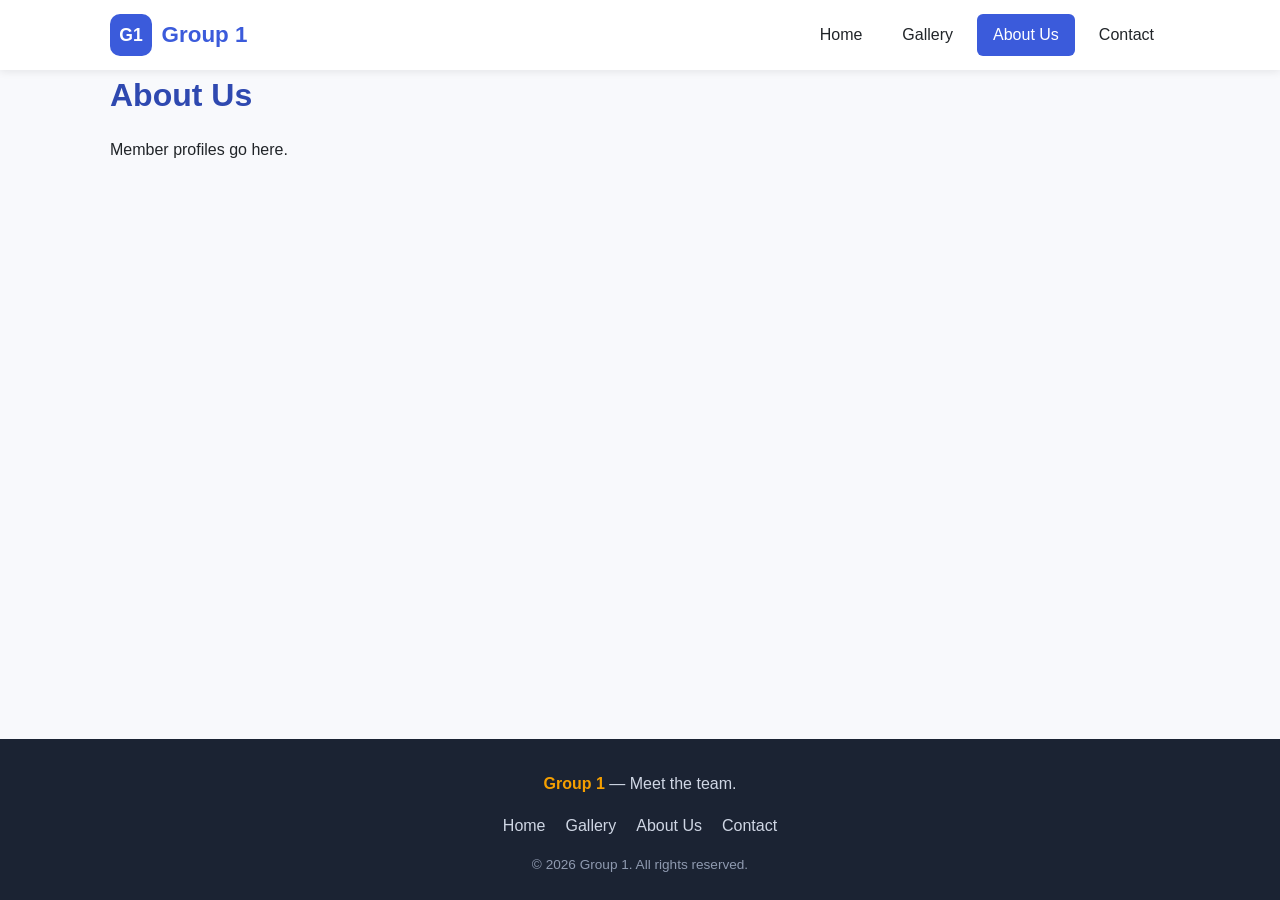
==== about.html @ 72b29309 "Initial Structure" ====
<!DOCTYPE html>
<html lang="en">
<head>
  <meta charset="UTF-8">
  <meta name="viewport" content="width=device-width, initial-scale=1.0">
  <title>About Us | Group 1</title>
  <link rel="stylesheet" href="css/style.css">
  <script src="js/layout.js"></script>
</head>
<body>
  <header id="site-header"></header>

  <main class="container">
    <h1>About Us</h1>
    <p>Member profiles go here.</p>
  </main>

  <footer id="site-footer"></footer>
</body>
</html>
---- css/style.css ----
:root {
  --primary: #3b5bdb;
  --primary-dark: #2f49b0;
  --accent: #f59f00;
  --bg: #f8f9fc;
  --text: #212529;
  --muted: #6c757d;
  --white: #fff;
  --max-width: 1100px;
}

* {
  box-sizing: border-box;
  margin: 0;
  padding: 0;
}

body {
  display: flex;
  flex-direction: column;
  min-height: 100vh;
  font-family: "Segoe UI", Tahoma, Arial, sans-serif;
  line-height: 1.6;
  color: var(--text);
  background: var(--bg);
}

a {
  color: inherit;
  text-decoration: none;
}

ul {
  list-style: none;
}

.container {
  width: 100%;
  max-width: var(--max-width);
  margin: 0 auto;
  padding: 0 1.25rem;
}

/* Header */
#site-header {
  position: sticky;
  top: 0;
  z-index: 100;
  background: var(--white);
  box-shadow: 0 2px 8px rgba(0, 0, 0, 0.08);
}

.header-inner {
  display: flex;
  align-items: center;
  justify-content: space-between;
  min-height: 70px;
}

.logo {
  display: flex;
  align-items: center;
  gap: 0.6rem;
  font-size: 1.4rem;
  font-weight: 700;
  color: var(--primary);
}

.logo-mark {
  display: grid;
  place-items: center;
  width: 42px;
  height: 42px;
  border-radius: 10px;
  background: var(--primary);
  color: var(--white);
  font-size: 1.1rem;
}

.site-nav ul {
  display: flex;
  gap: 0.5rem;
}

.site-nav a {
  display: block;
  padding: 0.5rem 1rem;
  border-radius: 6px;
  font-weight: 500;
  transition: background 0.2s, color 0.2s;
}

.site-nav a:hover {
  background: #eef1ff;
  color: var(--primary);
}

.site-nav a.active {
  background: var(--primary);
  color: var(--white);
}

.nav-toggle {
  display: none;
  flex-direction: column;
  gap: 5px;
  padding: 0.5rem;
  border: none;
  background: none;
  cursor: pointer;
}

.nav-toggle span {
  width: 26px;
  height: 3px;
  border-radius: 2px;
  background: var(--primary);
}

/* Main */
main {
  flex: 1;
  padding: 2.5rem 0;
}

main h1 {
  margin-bottom: 1rem;
  color: var(--primary-dark);
}

html {
  scroll-behavior: smooth;
}

/* Home: intro */
.intro {
  padding: 2.5rem 1.5rem;
  margin-bottom: 2.5rem;
  border-radius: 12px;
  background: linear-gradient(135deg, var(--primary), var(--primary-dark));
  color: var(--white);
  text-align: center;
}

.intro h1 {
  color: var(--white);
}

.intro p {
  max-width: 700px;
  margin: 0 auto;
}

/* Home: members */
.members h2 {
  margin-bottom: 1.25rem;
  text-align: center;
  color: var(--primary-dark);
}

.members-grid {
  display: grid;
  grid-template-columns: repeat(auto-fill, minmax(200px, 1fr));
  gap: 1.5rem;
}

.member-card {
  display: block;
  padding: 1rem;
  border-radius: 12px;
  background: var(--white);
  box-shadow: 0 2px 8px rgba(0, 0, 0, 0.08);
  text-align: center;
  transition: transform 0.2s, box-shadow 0.2s;
}

.member-card:hover,
.member-card:focus-visible {
  transform: translateY(-4px);
  box-shadow: 0 8px 18px rgba(59, 91, 219, 0.25);
}

.member-card img {
  width: 100%;
  aspect-ratio: 1;
  object-fit: cover;
  border-radius: 10px;
  margin-bottom: 0.75rem;
}

.member-card h3 {
  font-size: 1.05rem;
  color: var(--primary-dark);
}

/* Profile page */
.back-link {
  display: inline-block;
  margin-bottom: 1.25rem;
  color: var(--primary);
  font-weight: 500;
}

.back-link:hover {
  text-decoration: underline;
}

.profile {
  display: grid;
  grid-template-columns: 280px 1fr;
  gap: 2rem;
  padding: 2rem;
  border-radius: 12px;
  background: var(--white);
  box-shadow: 0 2px 8px rgba(0, 0, 0, 0.08);
}

.profile-side img {
  width: 100%;
  aspect-ratio: 1;
  object-fit: cover;
  border-radius: 12px;
}

.profile-role {
  margin-bottom: 1.25rem;
  color: var(--muted);
  font-size: 1.1rem;
}

.profile-body section {
  margin-bottom: 1.5rem;
}

.profile-body h2 {
  margin-bottom: 0.5rem;
  font-size: 1.15rem;
  color: var(--primary);
}

.tag-list {
  display: flex;
  flex-wrap: wrap;
  gap: 0.5rem;
}

.tag-list li {
  padding: 0.25rem 0.8rem;
  border-radius: 999px;
  background: #eef1ff;
  color: var(--primary-dark);
  font-size: 0.9rem;
}

.info-list {
  display: grid;
  grid-template-columns: max-content 1fr;
  gap: 0.4rem 1rem;
}

.info-list dt {
  font-weight: 600;
}

.profile-missing {
  grid-column: 1 / -1;
}

/* Footer */
#site-footer {
  background: #1b2333;
  color: #cfd6e4;
  padding: 2rem 0 1.5rem;
}

.footer-inner {
  display: flex;
  flex-direction: column;
  align-items: center;
  gap: 1rem;
  text-align: center;
}

.footer-brand strong {
  color: var(--accent);
}

.footer-links {
  display: flex;
  flex-wrap: wrap;
  justify-content: center;
  gap: 1.25rem;
}

.footer-links a:hover {
  color: var(--accent);
}

.footer-copy {
  font-size: 0.85rem;
  color: #8f9ab0;
}

/* Responsive */
@media (max-width: 700px) {
  .profile {
    grid-template-columns: 1fr;
    padding: 1.25rem;
  }

  .profile-side img {
    max-width: 240px;
    margin: 0 auto;
    display: block;
  }

  .nav-toggle {
    display: flex;
  }

  .site-nav {
    position: absolute;
    top: 100%;
    left: 0;
    right: 0;
    display: none;
    background: var(--white);
    box-shadow: 0 6px 8px rgba(0, 0, 0, 0.08);
  }

  .site-nav.open {
    display: block;
  }

  .site-nav ul {
    flex-direction: column;
    padding: 0.75rem 1.25rem;
  }
}
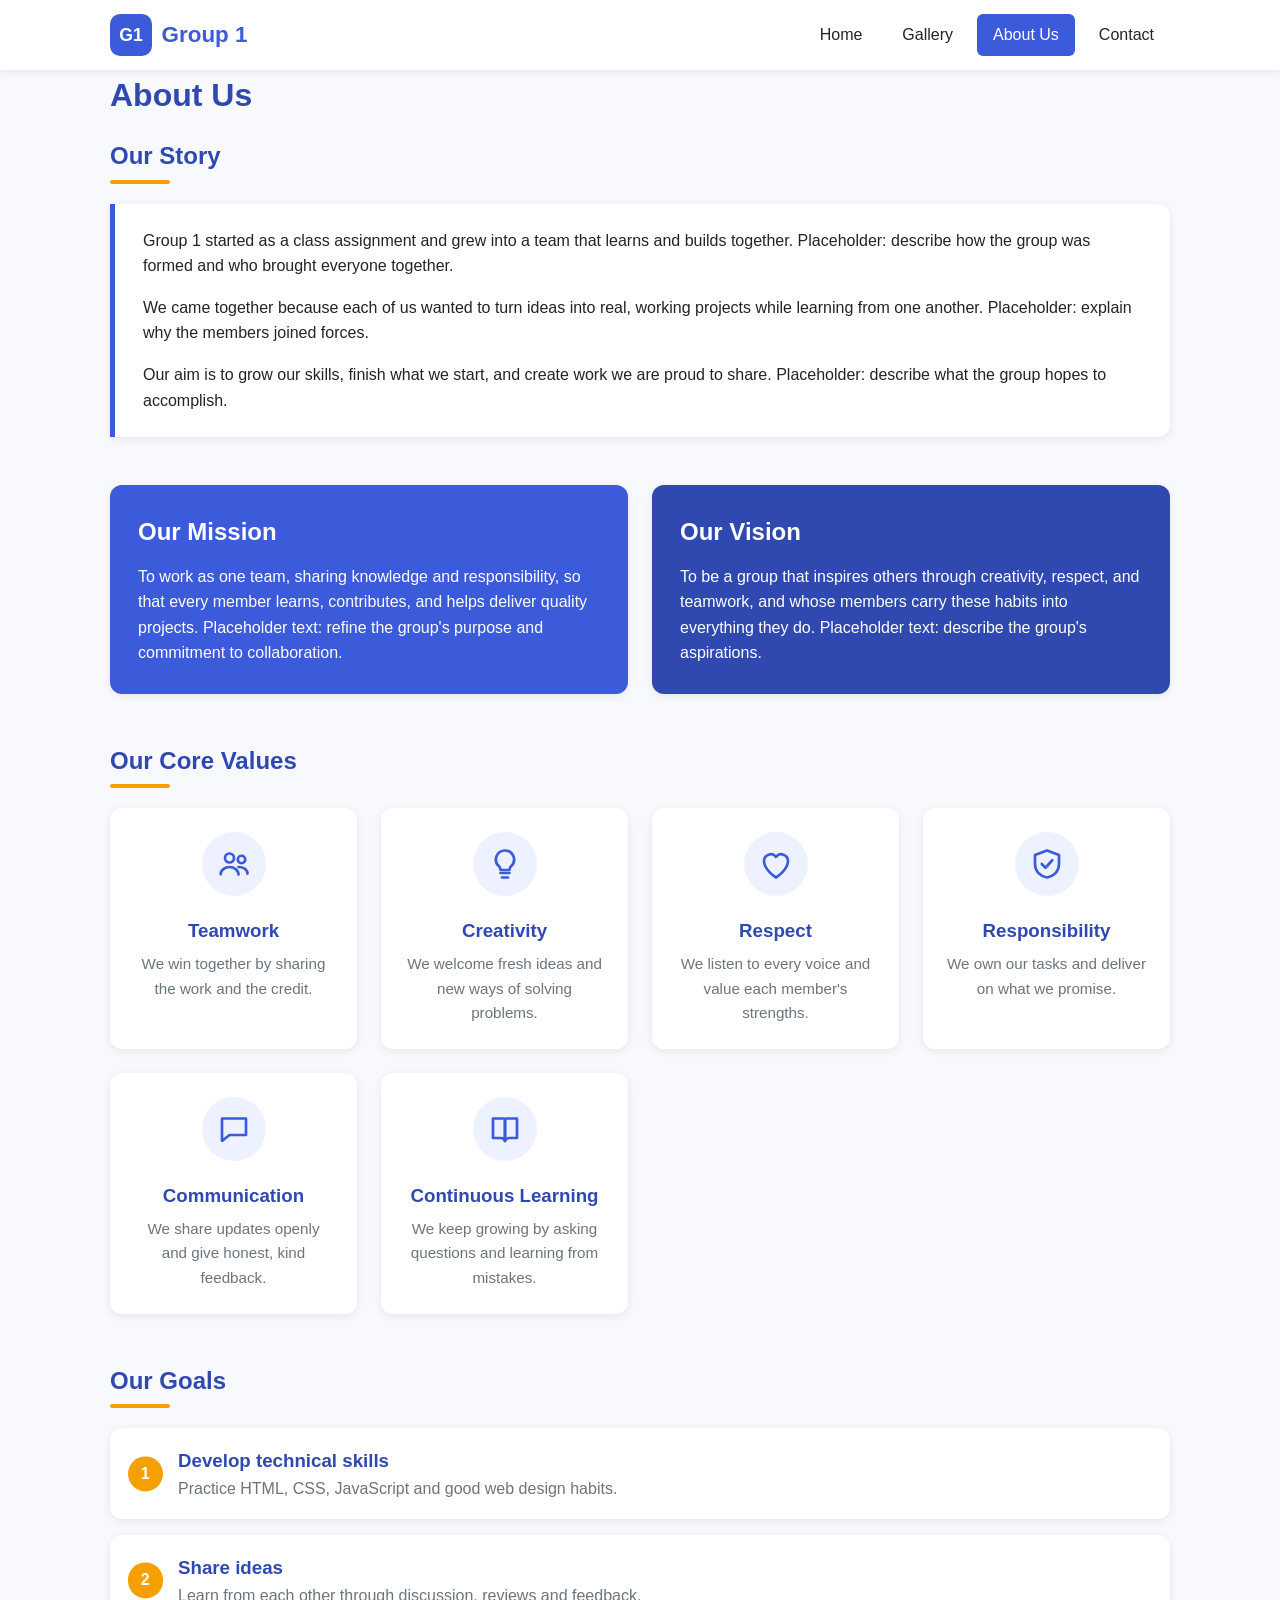
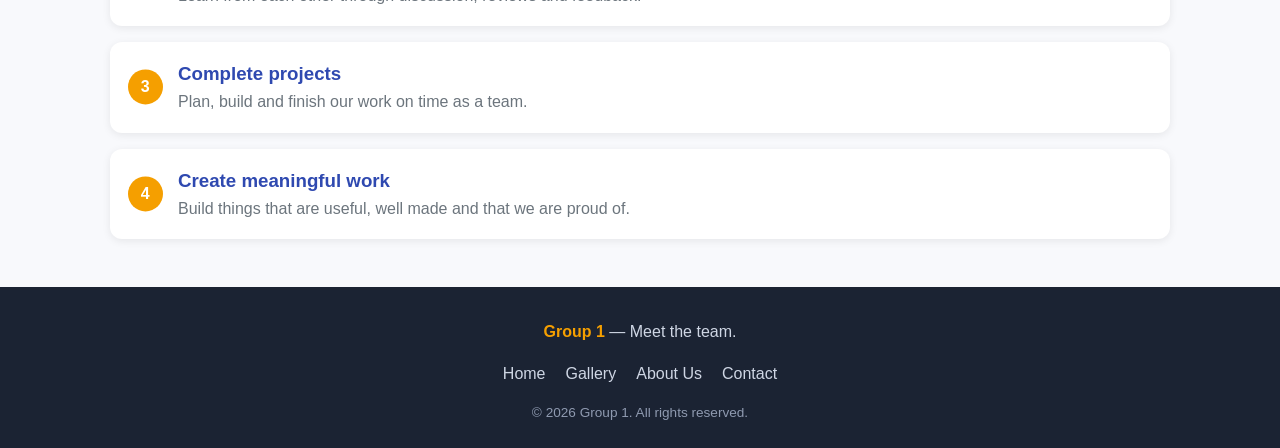
==== commit 2de5bb30: "Create gallery and about us page contents" ====
--- a/about.html
+++ b/about.html
@@ -10,9 +10,123 @@
 <body>
   <header id="site-header"></header>
 
-  <main class="container">
+  <main class="container about">
     <h1>About Us</h1>
-    <p>Member profiles go here.</p>
+
+    <section class="about-section" id="story">
+      <h2>Our Story</h2>
+      <div class="story">
+        <p>
+          Group 1 started as a class assignment and grew into a team that learns
+          and builds together. Placeholder: describe how the group was formed and
+          who brought everyone together.
+        </p>
+        <p>
+          We came together because each of us wanted to turn ideas into real,
+          working projects while learning from one another. Placeholder: explain
+          why the members joined forces.
+        </p>
+        <p>
+          Our aim is to grow our skills, finish what we start, and create work
+          we are proud to share. Placeholder: describe what the group hopes to
+          accomplish.
+        </p>
+      </div>
+    </section>
+
+    <section class="about-section" id="mission-vision">
+      <div class="mv-grid">
+        <article class="mv-card">
+          <h2>Our Mission</h2>
+          <p>
+            To work as one team, sharing knowledge and responsibility, so that
+            every member learns, contributes, and helps deliver quality projects.
+            Placeholder text: refine the group's purpose and commitment to
+            collaboration.
+          </p>
+        </article>
+        <article class="mv-card mv-vision">
+          <h2>Our Vision</h2>
+          <p>
+            To be a group that inspires others through creativity, respect, and
+            teamwork, and whose members carry these habits into everything they
+            do. Placeholder text: describe the group's aspirations.
+          </p>
+        </article>
+      </div>
+    </section>
+
+    <section class="about-section" id="values">
+      <h2>Our Core Values</h2>
+      <ul class="values-grid">
+        <li class="value-card">
+          <svg class="value-icon" viewBox="0 0 24 24" aria-hidden="true">
+            <circle cx="9" cy="8" r="3"/><circle cx="17" cy="9" r="2.5"/>
+            <path d="M3 19c0-3 3-5 6-5s6 2 6 5"/><path d="M15 14c3 0 6 1.5 6 4.5"/>
+          </svg>
+          <h3>Teamwork</h3>
+          <p>We win together by sharing the work and the credit.</p>
+        </li>
+        <li class="value-card">
+          <svg class="value-icon" viewBox="0 0 24 24" aria-hidden="true">
+            <path d="M9 18h6M10 21h4"/>
+            <path d="M12 3a6 6 0 0 0-4 10.5c.8.8 1 1.5 1 2.5h6c0-1 .2-1.7 1-2.5A6 6 0 0 0 12 3z"/>
+          </svg>
+          <h3>Creativity</h3>
+          <p>We welcome fresh ideas and new ways of solving problems.</p>
+        </li>
+        <li class="value-card">
+          <svg class="value-icon" viewBox="0 0 24 24" aria-hidden="true">
+            <path d="M12 21s-8-5-8-11a4.5 4.5 0 0 1 8-2.8A4.5 4.5 0 0 1 20 10c0 6-8 11-8 11z"/>
+          </svg>
+          <h3>Respect</h3>
+          <p>We listen to every voice and value each member's strengths.</p>
+        </li>
+        <li class="value-card">
+          <svg class="value-icon" viewBox="0 0 24 24" aria-hidden="true">
+            <path d="M12 3l8 3v6c0 5-3.5 8-8 9-4.5-1-8-4-8-9V6z"/><path d="M8.5 12l2.5 2.5 4.5-5"/>
+          </svg>
+          <h3>Responsibility</h3>
+          <p>We own our tasks and deliver on what we promise.</p>
+        </li>
+        <li class="value-card">
+          <svg class="value-icon" viewBox="0 0 24 24" aria-hidden="true">
+            <path d="M4 5h16v11H9l-5 4z"/>
+          </svg>
+          <h3>Communication</h3>
+          <p>We share updates openly and give honest, kind feedback.</p>
+        </li>
+        <li class="value-card">
+          <svg class="value-icon" viewBox="0 0 24 24" aria-hidden="true">
+            <path d="M4 5h7a1 1 0 0 1 1 1v14a3 3 0 0 0-3-2H4z"/><path d="M20 5h-7a1 1 0 0 0-1 1v14a3 3 0 0 1 3-2h5z"/>
+          </svg>
+          <h3>Continuous Learning</h3>
+          <p>We keep growing by asking questions and learning from mistakes.</p>
+        </li>
+      </ul>
+    </section>
+
+    <section class="about-section" id="goals">
+      <h2>Our Goals</h2>
+      <ol class="goals-list">
+        <li>
+          <h3>Develop technical skills</h3>
+          <p>Practice HTML, CSS, JavaScript and good web design habits.</p>
+        </li>
+        <li>
+          <h3>Share ideas</h3>
+          <p>Learn from each other through discussion, reviews and feedback.</p>
+        </li>
+        <li>
+          <h3>Complete projects</h3>
+          <p>Plan, build and finish our work on time as a team.</p>
+        </li>
+        <li>
+          <h3>Create meaningful work</h3>
+          <p>Build things that are useful, well made and that we are proud of.</p>
+        </li>
+      </ol>
+    </section>
   </main>
 
   <footer id="site-footer"></footer>
--- a/css/style.css
+++ b/css/style.css
@@ -266,6 +266,315 @@
   grid-column: 1 / -1;
 }
 
+/* Gallery */
+.page-lead {
+  margin-bottom: 1.5rem;
+  color: var(--muted);
+}
+
+[hidden] {
+  display: none !important;
+}
+
+.gallery-filters {
+  display: flex;
+  flex-wrap: wrap;
+  gap: 0.5rem;
+  margin-bottom: 1.5rem;
+}
+
+.filter-btn {
+  padding: 0.4rem 1rem;
+  border: 1px solid var(--primary);
+  border-radius: 999px;
+  background: var(--white);
+  color: var(--primary);
+  font: inherit;
+  cursor: pointer;
+  transition: background 0.2s, color 0.2s;
+}
+
+.filter-btn:hover,
+.filter-btn.active {
+  background: var(--primary);
+  color: var(--white);
+}
+
+.gallery-grid {
+  display: grid;
+  grid-template-columns: repeat(auto-fill, minmax(240px, 1fr));
+  gap: 1.5rem;
+}
+
+.gallery-item {
+  overflow: hidden;
+  border-radius: 12px;
+  background: var(--white);
+  box-shadow: 0 2px 8px rgba(0, 0, 0, 0.08);
+  transition: transform 0.3s, box-shadow 0.3s;
+}
+
+.gallery-item:hover {
+  transform: translateY(-4px);
+  box-shadow: 0 8px 18px rgba(59, 91, 219, 0.25);
+}
+
+.gallery-thumb {
+  display: block;
+  width: 100%;
+  padding: 0;
+  border: none;
+  background: none;
+  overflow: hidden;
+  cursor: zoom-in;
+}
+
+.gallery-thumb img {
+  display: block;
+  width: 100%;
+  aspect-ratio: 4 / 3;
+  object-fit: cover;
+  transition: transform 0.4s;
+}
+
+.gallery-thumb:hover img,
+.gallery-thumb:focus-visible img {
+  transform: scale(1.08);
+}
+
+.gallery-item figcaption {
+  padding: 0.75rem 1rem;
+  font-size: 0.95rem;
+  color: var(--text);
+}
+
+/* Lightbox */
+.lightbox {
+  position: fixed;
+  inset: 0;
+  width: min(92vw, 900px);
+  max-height: 92vh;
+  margin: auto;
+  padding: 1rem;
+  border: none;
+  border-radius: 12px;
+  background: #11161f;
+  color: var(--white);
+  overflow: visible;
+}
+
+.lightbox[open] {
+  display: flex;
+  align-items: center;
+  justify-content: center;
+  animation: lb-fade 0.25s ease;
+}
+
+.lightbox::backdrop {
+  background: rgba(0, 0, 0, 0.8);
+}
+
+.lightbox figure {
+  text-align: center;
+}
+
+.lightbox img {
+  max-width: 100%;
+  max-height: 70vh;
+  border-radius: 8px;
+}
+
+.lightbox figcaption {
+  margin-top: 0.75rem;
+}
+
+.lb-btn {
+  position: absolute;
+  display: grid;
+  place-items: center;
+  width: 42px;
+  height: 42px;
+  border: none;
+  border-radius: 50%;
+  background: rgba(255, 255, 255, 0.15);
+  color: var(--white);
+  font-size: 1.4rem;
+  cursor: pointer;
+  transition: background 0.2s;
+}
+
+.lb-btn:hover,
+.lb-btn:focus-visible {
+  background: var(--primary);
+}
+
+.lb-close {
+  top: 0.5rem;
+  right: 0.5rem;
+  z-index: 1;
+}
+
+.lb-prev {
+  left: 0.5rem;
+}
+
+.lb-next {
+  right: 0.5rem;
+}
+
+@keyframes lb-fade {
+  from {
+    opacity: 0;
+    transform: scale(0.96);
+  }
+  to {
+    opacity: 1;
+    transform: scale(1);
+  }
+}
+
+/* About */
+.about-section {
+  margin-bottom: 3rem;
+}
+
+.about-section > h2 {
+  position: relative;
+  margin-bottom: 1.25rem;
+  padding-bottom: 0.5rem;
+  color: var(--primary-dark);
+}
+
+.about-section > h2::after {
+  content: "";
+  position: absolute;
+  left: 0;
+  bottom: 0;
+  width: 60px;
+  height: 4px;
+  border-radius: 2px;
+  background: var(--accent);
+}
+
+.story {
+  padding: 1.5rem 1.75rem;
+  border-left: 5px solid var(--primary);
+  border-radius: 0 12px 12px 0;
+  background: var(--white);
+  box-shadow: 0 2px 8px rgba(0, 0, 0, 0.08);
+}
+
+.story p + p {
+  margin-top: 1rem;
+}
+
+.mv-grid {
+  display: grid;
+  grid-template-columns: repeat(auto-fit, minmax(280px, 1fr));
+  gap: 1.5rem;
+}
+
+.mv-card {
+  padding: 1.75rem;
+  border-radius: 12px;
+  background: var(--primary);
+  color: var(--white);
+  box-shadow: 0 2px 8px rgba(0, 0, 0, 0.08);
+}
+
+.mv-card.mv-vision {
+  background: var(--primary-dark);
+}
+
+.mv-card h2 {
+  margin-bottom: 0.75rem;
+  color: var(--white);
+}
+
+.values-grid {
+  display: grid;
+  grid-template-columns: repeat(auto-fill, minmax(220px, 1fr));
+  gap: 1.5rem;
+}
+
+.value-card {
+  padding: 1.5rem;
+  border-radius: 12px;
+  background: var(--white);
+  box-shadow: 0 2px 8px rgba(0, 0, 0, 0.08);
+  text-align: center;
+  transition: transform 0.2s, box-shadow 0.2s;
+}
+
+.value-card:hover {
+  transform: translateY(-4px);
+  box-shadow: 0 8px 18px rgba(59, 91, 219, 0.25);
+}
+
+.value-icon {
+  width: 64px;
+  height: 64px;
+  margin-bottom: 0.75rem;
+  padding: 14px;
+  border-radius: 50%;
+  background: #eef1ff;
+  fill: none;
+  stroke: var(--primary);
+  stroke-width: 1.8;
+  stroke-linecap: round;
+  stroke-linejoin: round;
+}
+
+.value-card h3 {
+  margin-bottom: 0.4rem;
+  color: var(--primary-dark);
+}
+
+.value-card p {
+  font-size: 0.95rem;
+  color: var(--muted);
+}
+
+.goals-list {
+  display: grid;
+  gap: 1rem;
+  counter-reset: goal;
+  list-style: none;
+}
+
+.goals-list li {
+  position: relative;
+  padding: 1.1rem 1.25rem 1.1rem 4.25rem;
+  border-radius: 12px;
+  background: var(--white);
+  box-shadow: 0 2px 8px rgba(0, 0, 0, 0.08);
+  counter-increment: goal;
+}
+
+.goals-list li::before {
+  content: counter(goal);
+  position: absolute;
+  left: 1.1rem;
+  top: 50%;
+  display: grid;
+  place-items: center;
+  width: 2.2rem;
+  height: 2.2rem;
+  border-radius: 50%;
+  background: var(--accent);
+  color: var(--white);
+  font-weight: 700;
+  transform: translateY(-50%);
+}
+
+.goals-list h3 {
+  color: var(--primary-dark);
+}
+
+.goals-list p {
+  color: var(--muted);
+}
+
 /* Footer */
 #site-footer {
   background: #1b2333;
